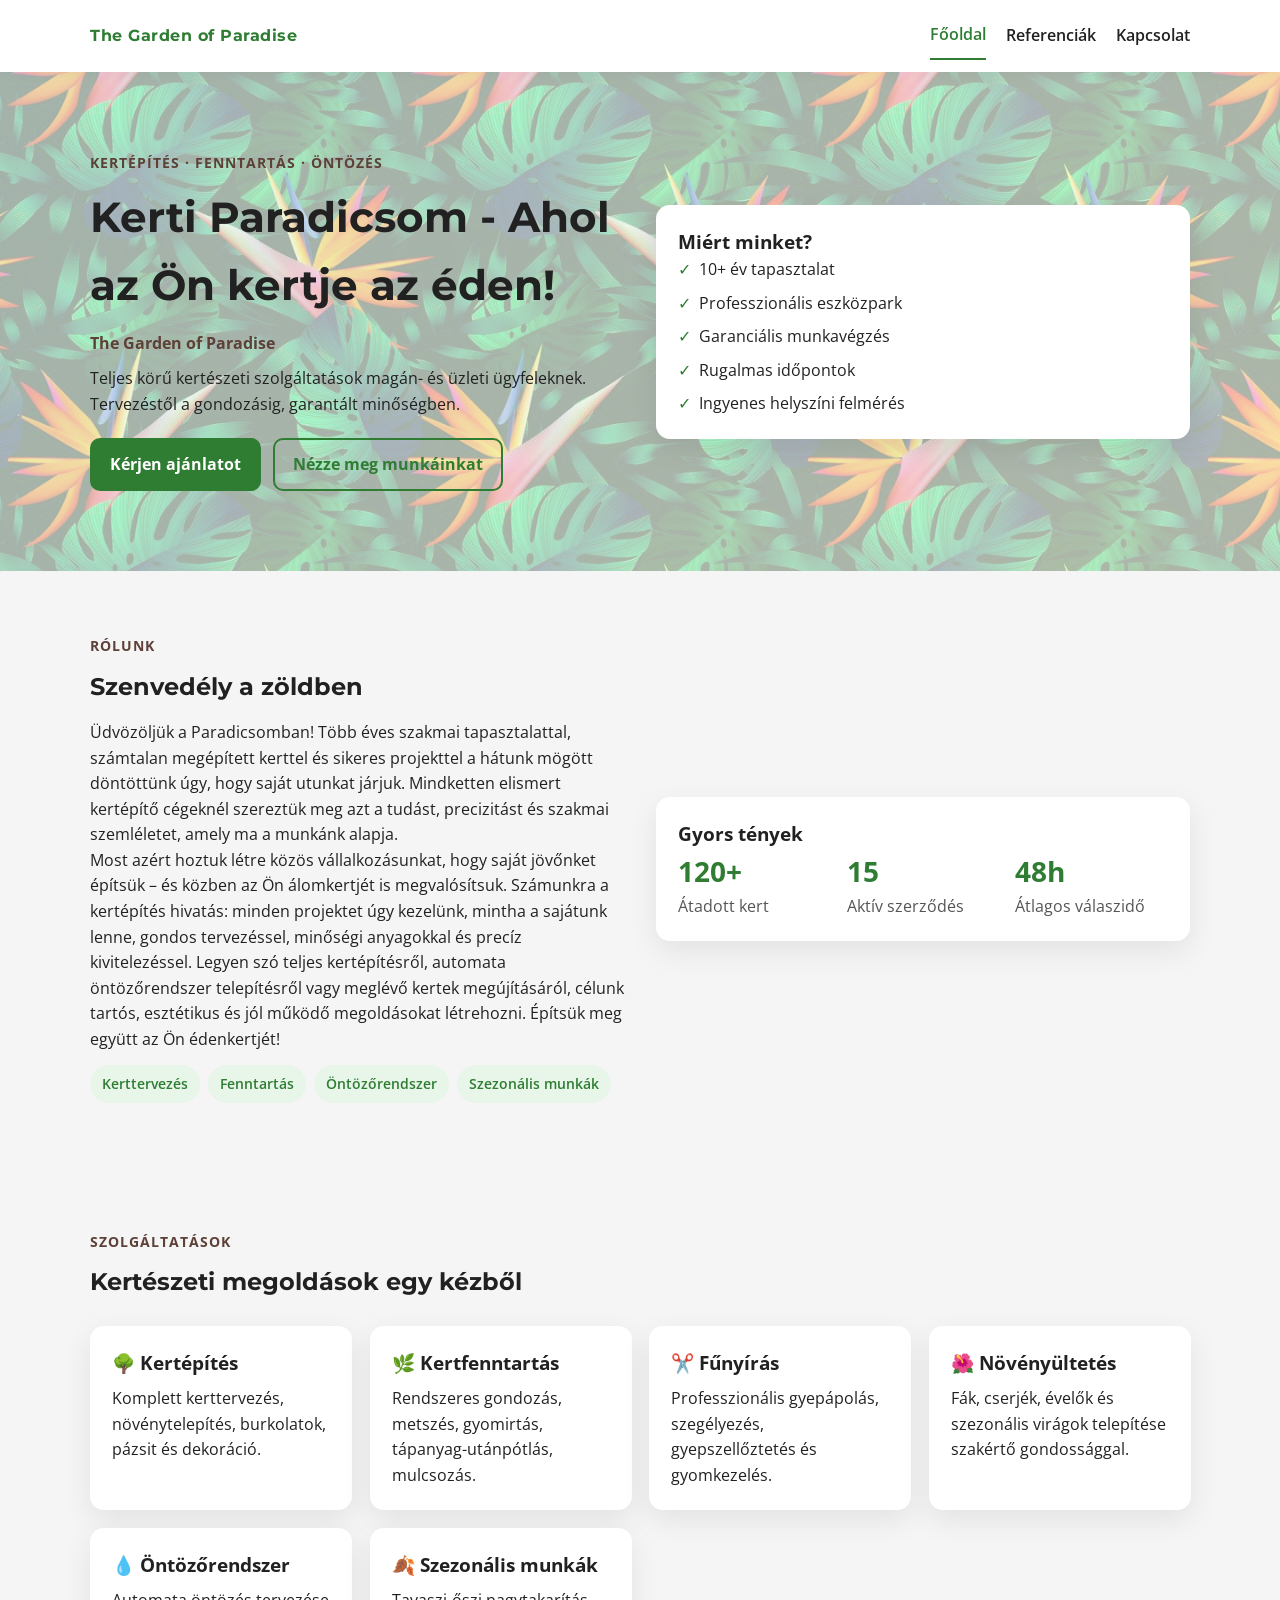
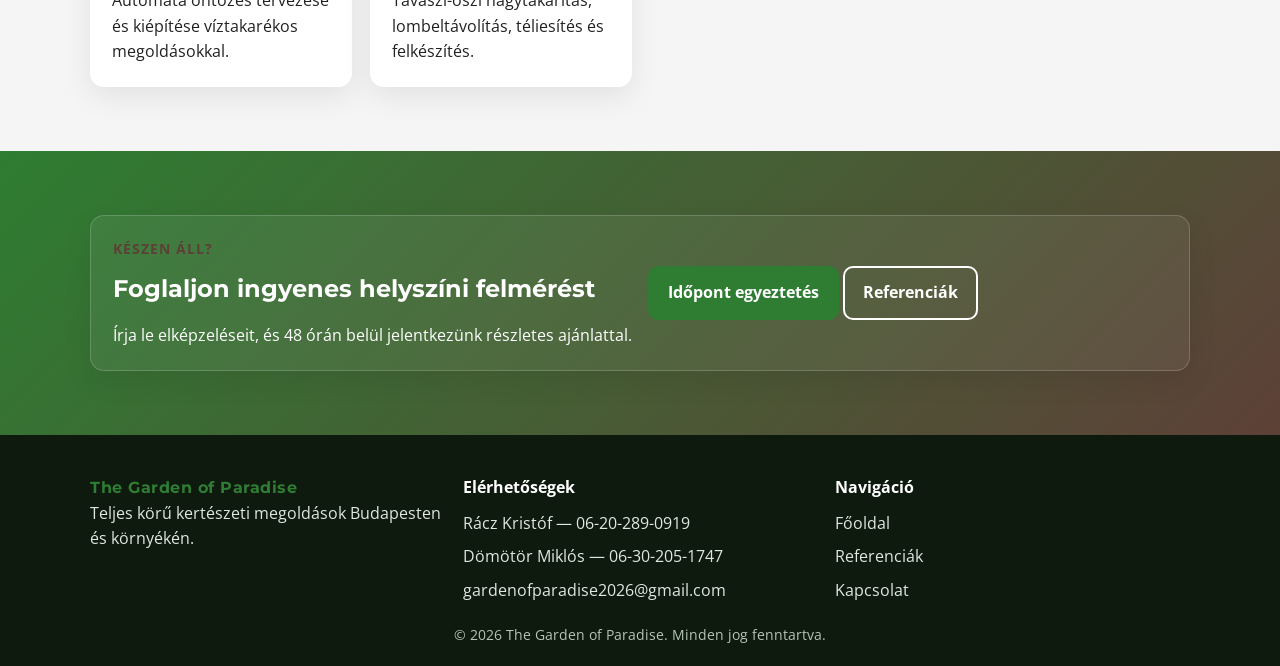
==== index.html @ 365f2cf8 "Init commit." ====
<!DOCTYPE html>
<html lang="hu">
<head>
  <meta charset="UTF-8">
  <meta name="viewport" content="width=device-width, initial-scale=1.0">
  <meta name="description" content="The Garden of Paradise kertészeti vállalkozás - kertépítés, kertfenntartás, öntözőrendszerek és referencia galéria.">
  <title>The Garden of Paradise | Főoldal</title>
  <link rel="preconnect" href="https://fonts.googleapis.com">
  <link rel="preconnect" href="https://fonts.gstatic.com" crossorigin>
  <link href="https://fonts.googleapis.com/css2?family=Montserrat:wght@600;700&family=Open+Sans:wght@400;500;600&display=swap" rel="stylesheet">
  <link rel="icon" type="image/svg+xml" href="images/favicon.svg">
  <link rel="stylesheet" href="css/style.css">
</head>
<body>
  <header class="topbar">
    <div class="container nav-container">
      <div class="logo">The Garden of Paradise</div>
      <nav class="nav" id="nav">
        <a href="index.html" class="active">Főoldal</a>
        <a href="referenciak.html">Referenciák</a>
        <a href="kapcsolat.html">Kapcsolat</a>
      </nav>
      <button class="nav-toggle" id="navToggle" aria-label="Menü">
        <span></span><span></span><span></span>
      </button>
    </div>
  </header>

  <main>
    <section class="hero">
      <div class="container hero-grid">
        <div class="hero-text">
          <p class="eyebrow">Kertépítés · Fenntartás · Öntözés</p>
          <h1>Kerti Paradicsom - Ahol az Ön kertje az éden!</h1>
          <p class="sub-slogan">The Garden of Paradise</p>
          <p class="lede">Teljes körű kertészeti szolgáltatások magán- és üzleti ügyfeleknek. Tervezéstől a gondozásig, garantált minőségben.</p>
          <div class="hero-actions">
            <a class="btn primary" href="kapcsolat.html">Kérjen ajánlatot</a>
            <a class="btn ghost" href="referenciak.html">Nézze meg munkáinkat</a>
          </div>
        </div>
        <div class="hero-card">
          <div class="card">
            <h3>Miért minket?</h3>
            <ul class="checklist">
              <li>10+ év tapasztalat</li>
              <li>Professzionális eszközpark</li>
              <li>Garanciális munkavégzés</li>
              <li>Rugalmas időpontok</li>
              <li>Ingyenes helyszíni felmérés</li>
            </ul>
          </div>
        </div>
      </div>
    </section>

    <section class="about section">
      <div class="container split">
        <div>
          <p class="eyebrow">Rólunk</p>
          <h2>Szenvedély a zöldben</h2>
          <p>Üdvözöljük a Paradicsomban! Több éves szakmai tapasztalattal, számtalan megépített kerttel és sikeres projekttel a hátunk mögött döntöttünk úgy, hogy saját utunkat járjuk. Mindketten elismert kertépítő cégeknél szereztük meg azt a tudást, precizitást és szakmai szemléletet, amely ma a munkánk alapja.</p>
          <p>Most azért hoztuk létre közös vállalkozásunkat, hogy saját jövőnket építsük – és közben az Ön álomkertjét is megvalósítsuk. Számunkra a kertépítés hivatás: minden projektet úgy kezelünk, mintha a sajátunk lenne, gondos tervezéssel, minőségi anyagokkal és precíz kivitelezéssel. Legyen szó teljes kertépítésről, automata öntözőrendszer telepítésről vagy meglévő kertek megújításáról, célunk tartós, esztétikus és jól működő megoldásokat létrehozni. Építsük meg együtt az Ön édenkertjét!</p>
          <div class="pill-group">
            <span class="pill">Kerttervezés</span>
            <span class="pill">Fenntartás</span>
            <span class="pill">Öntözőrendszer</span>
            <span class="pill">Szezonális munkák</span>
          </div>
        </div>
        <div class="about-card card">
          <h3>Gyors tények</h3>
          <div class="facts">
            <div>
              <div class="fact-number">120+</div>
              <div class="fact-label">Átadott kert</div>
            </div>
            <div>
              <div class="fact-number">15</div>
              <div class="fact-label">Aktív szerződés</div>
            </div>
            <div>
              <div class="fact-number">48h</div>
              <div class="fact-label">Átlagos válaszidő</div>
            </div>
          </div>
        </div>
      </div>
    </section>

    <section class="services section" id="services">
      <div class="container">
        <p class="eyebrow">Szolgáltatások</p>
        <h2>Kertészeti megoldások egy kézből</h2>
        <div class="service-grid">
          <div class="service-card card">
            <h3>🌳 Kertépítés</h3>
            <p>Komplett kerttervezés, növénytelepítés, burkolatok, pázsit és dekoráció.</p>
          </div>
          <div class="service-card card">
            <h3>🌿 Kertfenntartás</h3>
            <p>Rendszeres gondozás, metszés, gyomirtás, tápanyag-utánpótlás, mulcsozás.</p>
          </div>
          <div class="service-card card">
            <h3>✂️ Fűnyírás</h3>
            <p>Professzionális gyepápolás, szegélyezés, gyepszellőztetés és gyomkezelés.</p>
          </div>
          <div class="service-card card">
            <h3>🌺 Növényültetés</h3>
            <p>Fák, cserjék, évelők és szezonális virágok telepítése szakértő gondossággal.</p>
          </div>
          <div class="service-card card">
            <h3>💧 Öntözőrendszer</h3>
            <p>Automata öntözés tervezése és kiépítése víztakarékos megoldásokkal.</p>
          </div>
          <div class="service-card card">
            <h3>🍂 Szezonális munkák</h3>
            <p>Tavaszi-őszi nagytakarítás, lombeltávolítás, téliesítés és felkészítés.</p>
          </div>
        </div>
      </div>
    </section>

    <section class="cta section">
      <div class="container cta-box card">
        <div>
          <p class="eyebrow">Készen áll?</p>
          <h2>Foglaljon ingyenes helyszíni felmérést</h2>
          <p>Írja le elképzeléseit, és 48 órán belül jelentkezünk részletes ajánlattal.</p>
        </div>
        <div class="cta-actions">
          <a class="btn primary" href="kapcsolat.html">Időpont egyeztetés</a>
          <a class="btn ghost" href="referenciak.html">Referenciák</a>
        </div>
      </div>
    </section>
  </main>

  <button class="back-to-top" id="backToTop" aria-label="Vissza a tetejére">↑</button>

  <footer class="footer">
    <div class="container footer-grid">
      <div>
        <div class="logo">The Garden of Paradise</div>
        <p>Teljes körű kertészeti megoldások Budapesten és környékén.</p>
      </div>
      <div>
        <h4>Elérhetőségek</h4>
        <ul class="footer-list">
          <li>Rácz Kristóf — <a href="tel:+36202890919">06-20-289-0919</a></li>
          <li>Dömötör Miklós — <a href="tel:+36302051747">06-30-205-1747</a></li>
          <li><a href="mailto:gardenofparadise2026@gmail.com">gardenofparadise2026@gmail.com</a></li>
        </ul>
      </div>
      <div>
        <h4>Navigáció</h4>
        <ul class="footer-list">
          <li><a href="index.html">Főoldal</a></li>
          <li><a href="referenciak.html">Referenciák</a></li>
          <li><a href="kapcsolat.html">Kapcsolat</a></li>
        </ul>
      </div>
    </div>
    <div class="footer-bottom">© 2026 The Garden of Paradise. Minden jog fenntartva.</div>
  </footer>
  <script src="js/main.js"></script>
</body>
</html>
---- css/style.css ----
:root {
  --green-primary: #2e7d32;
  --green-secondary: #81c784;
  --brown: #5d4037;
  --bg: #f5f5f5;
  --white: #ffffff;
  --text: #212121;
  --shadow: 0 10px 30px rgba(0, 0, 0, 0.08);
}

* {
  box-sizing: border-box;
  margin: 0;
  padding: 0;
}

html {
  scroll-behavior: smooth;
}

body {
  font-family: "Open Sans", Arial, sans-serif;
  color: var(--text);
  background: var(--bg);
  line-height: 1.6;
  min-height: 100vh;
  -webkit-font-smoothing: antialiased;
  -moz-osx-font-smoothing: grayscale;
  text-rendering: optimizeLegibility;
}

a {
  color: var(--green-primary);
  text-decoration: none;
}

a:hover {
  color: var(--brown);
}

img {
  max-width: 100%;
  display: block;
}

.container {
  width: min(1100px, 92vw);
  margin: 0 auto;
}

.section {
  padding: 64px 0;
}

.topbar {
  position: sticky;
  top: 0;
  z-index: 10;
  background: var(--white);
  box-shadow: 0 2px 12px rgba(0, 0, 0, 0.04);
}

.nav-container {
  display: flex;
  align-items: center;
  justify-content: space-between;
  height: 72px;
}

.logo {
  font-family: "Montserrat", Arial, sans-serif;
  font-weight: 700;
  color: var(--green-primary);
  letter-spacing: 0.5px;
}

.nav {
  display: flex;
  gap: 20px;
  align-items: center;
}

.nav a {
  padding: 10px 0;
  font-weight: 600;
  color: var(--text);
}

.nav a.active {
  color: var(--green-primary);
  border-bottom: 2px solid var(--green-primary);
}

.nav-toggle {
  display: none;
  flex-direction: column;
  gap: 5px;
  background: none;
  border: none;
  cursor: pointer;
}

.nav-toggle span {
  width: 24px;
  height: 3px;
  background: var(--text);
  border-radius: 4px;
}

.hero {
  background: 
    linear-gradient(135deg, rgba(232, 245, 233, 0.7), rgba(249, 251, 231, 0.7)),
    url('../images/64033951-stock-vector-tropical-flowers-jungle-leaves-bird-of-paradise-flower-beautiful-seamless-vector-floral-pattern-back.jpg');
  background-size: auto, 400px;
  background-position: center;
  background-attachment: fixed;
  padding: 80px 0;
  position: relative;
  overflow: hidden;
}

.hero-grid {
  display: grid;
  grid-template-columns: repeat(auto-fit, minmax(280px, 1fr));
  gap: 32px;
  align-items: center;
}

.hero-text h1 {
  font-family: "Montserrat", Arial, sans-serif;
  font-size: clamp(28px, 4vw, 42px);
  margin: 10px 0 16px;
}

.sub-slogan {
  font-weight: 700;
  color: var(--brown);
  margin: -4px 0 10px;
}

.lede {
  max-width: 640px;
  margin-bottom: 20px;
}

.eyebrow {
  font-size: 14px;
  letter-spacing: 1px;
  text-transform: uppercase;
  color: var(--brown);
  font-weight: 700;
}

.hero-actions {
  display: flex;
  gap: 12px;
  flex-wrap: wrap;
}

.btn {
  display: inline-block;
  padding: 12px 18px;
  border-radius: 10px;
  font-weight: 700;
  border: 2px solid transparent;
  transition: all 0.2s ease;
}

.btn.primary {
  background: var(--green-primary);
  color: var(--white);
}

.btn.primary:hover {
  background: var(--green-secondary);
}

.btn.ghost {
  background: transparent;
  border-color: var(--green-primary);
  color: var(--green-primary);
}

.btn.ghost:hover {
  background: var(--green-primary);
  color: var(--white);
}

.card {
  background: var(--white);
  border-radius: 14px;
  padding: 22px;
  box-shadow: var(--shadow);
  transition: transform 0.3s ease, box-shadow 0.3s ease;
  will-change: transform;
  backface-visibility: hidden;
  -webkit-backface-visibility: hidden;
}

.card:hover {
  transform: translate3d(0, -4px, 0);
  box-shadow: 0 15px 40px rgba(0, 0, 0, 0.12);
}

.checklist {
  list-style: none;
  display: grid;
  gap: 8px;
  padding-left: 0;
}

.checklist li::before {
  content: "✓";
  color: var(--green-primary);
  margin-right: 8px;
}

.split {
  display: grid;
  grid-template-columns: repeat(auto-fit, minmax(280px, 1fr));
  gap: 32px;
  align-items: center;
}

.pill-group {
  display: flex;
  flex-wrap: wrap;
  gap: 8px;
  margin-top: 12px;
}

.pill {
  padding: 8px 12px;
  border-radius: 999px;
  background: #e8f5e9;
  color: var(--green-primary);
  font-weight: 600;
  font-size: 14px;
}

.facts {
  display: grid;
  grid-template-columns: repeat(auto-fit, minmax(120px, 1fr));
  gap: 16px;
}

.fact-number {
  font-size: 28px;
  font-weight: 700;
  color: var(--green-primary);
}

.fact-label {
  color: #555;
}

.services h2,
.about h2,
.cta h2,
.page-hero h1,
.testimonials h2,
.contact-section h2 {
  margin: 10px 0 14px;
  font-family: "Montserrat", Arial, sans-serif;
}

.service-grid {
  display: grid;
  grid-template-columns: repeat(auto-fit, minmax(240px, 1fr));
  gap: 18px;
  margin-top: 24px;
}

.service-card h3 {
  margin-bottom: 8px;
  transition: color 0.3s ease;
}

.service-card:hover h3 {
  color: var(--green-primary);
}

.cta {
  background: linear-gradient(135deg, #2e7d32, #5d4037);
  color: var(--white);
}

.cta-box {
  display: grid;
  grid-template-columns: repeat(auto-fit, minmax(260px, 1fr));
  gap: 16px;
  align-items: center;
  background: rgba(255, 255, 255, 0.06);
  border: 1px solid rgba(255, 255, 255, 0.18);
  color: var(--white);
}

.cta .btn.ghost {
  border-color: var(--white);
  color: var(--white);
}

.footer {
  background: #0f1a0f;
  color: #dfe8df;
  padding: 40px 0 20px;
}

.footer-grid {
  display: grid;
  grid-template-columns: repeat(auto-fit, minmax(220px, 1fr));
  gap: 18px;
  align-items: start;
}

.footer h4 {
  margin-bottom: 10px;
  color: var(--white);
}

.footer-list {
  list-style: none;
  display: grid;
  gap: 8px;
}

.footer-bottom {
  margin-top: 20px;
  text-align: center;
  font-size: 14px;
  color: #b5c5b5;
}

.page-hero {
  background: 
    linear-gradient(135deg, rgba(232, 245, 233, 0.6), rgba(249, 251, 231, 0.6)),
    url('../images/flowers.jpg');
  background-size: 60%;
  background-position: center;
  background-attachment: fixed;
  position: relative;
  overflow: hidden;
}

.page-hero .eyebrow,
.page-hero h1,
.page-hero .lede {
  text-shadow: 0 2px 4px rgba(255, 255, 255, 0.8);
}

.filter-bar {
  display: flex;
  gap: 10px;
  flex-wrap: wrap;
  margin-bottom: 20px;
}

.filter-btn {
  padding: 10px 14px;
  border-radius: 999px;
  border: 1px solid #cfd8dc;
  background: var(--white);
  cursor: pointer;
  font-weight: 600;
}

.filter-btn.active {
  background: var(--green-primary);
  color: var(--white);
  border-color: var(--green-primary);
}

.gallery-grid {
  display: grid;
  grid-template-columns: repeat(auto-fit, minmax(240px, 1fr));
  gap: 16px;
}

.gallery-item {
  overflow: hidden;
  transition: transform 0.3s ease;
  will-change: transform;
  backface-visibility: hidden;
  -webkit-backface-visibility: hidden;
}

.gallery-item:hover {
  transform: translate3d(0, -2px, 0);
}

.gallery-image {
  position: relative;
  height: 180px;
  background: linear-gradient(135deg, #c8e6c9, #ffe0b2);
  border-radius: 10px;
  display: grid;
  place-items: center;
  color: #2c2c2c;
  font-weight: 700;
  cursor: pointer;
  transition: filter 0.3s ease, opacity 0.3s ease;
  will-change: filter;
  backface-visibility: hidden;
  -webkit-backface-visibility: hidden;
  transform: translateZ(0);
}

.gallery-item:hover .gallery-image {
  filter: brightness(1.05) blur(0px);
}

.gallery-image .badge {
  position: absolute;
  top: 12px;
  left: 12px;
  background: var(--green-primary);
  color: var(--white);
  padding: 7px 12px;
  border-radius: 999px;
  font-size: 13px;
  font-weight: 600;
  line-height: 1;
  -webkit-font-smoothing: antialiased;
  -moz-osx-font-smoothing: grayscale;
  text-rendering: optimizeLegibility;
  backface-visibility: hidden;
  transform: translate3d(0, 0, 0);
  letter-spacing: 0.3px;
}

.gallery-image .overlay {
  position: absolute;
  bottom: 10px;
  left: 50%;
  transform: translate3d(-50%, 0, 0);
  background: rgba(0, 0, 0, 0.55);
  color: var(--white);
  padding: 6px 10px;
  border-radius: 8px;
  font-size: 13px;
  font-weight: 500;
  -webkit-font-smoothing: antialiased;
  -moz-osx-font-smoothing: grayscale;
  backface-visibility: hidden;
}

.gallery-body h3 {
  margin-bottom: 6px;
}

.testimonials {
  background: #f1f8e9;
}

.testimonial-grid {
  display: grid;
  grid-template-columns: repeat(auto-fit, minmax(240px, 1fr));
  gap: 16px;
}

.testimonial .stars {
  color: #f4b400;
  margin-bottom: 8px;
}

.contact-section .card {
  height: 100%;
}

.contact-grid {
  grid-template-columns: repeat(auto-fit, minmax(320px, 1fr));
}

.contact-form {
  display: grid;
  gap: 12px;
}

.contact-form input,
.contact-form select,
.contact-form textarea {
  width: 100%;
  padding: 12px 14px;
  border: 1px solid #cfd8dc;
  border-radius: 10px;
  font-size: 15px;
}

.contact-form button {
  justify-self: start;
}

.checkbox {
  display: flex;
  align-items: center;
  gap: 8px;
  font-size: 14px;
}

.form-note {
  font-size: 13px;
  color: #666;
}

.info-list {
  list-style: none;
  display: grid;
  gap: 10px;
}

.map-placeholder {
  margin-top: 14px;
  padding: 24px;
  background: #e0e0e0;
  border-radius: 10px;
  text-align: center;
  color: #555;
}

.lightbox.hidden {
  display: none;
}

.lightbox {
  position: fixed;
  inset: 0;
  z-index: 50;
}

.lightbox-backdrop {
  position: absolute;
  inset: 0;
  background: rgba(0, 0, 0, 0.55);
}

.lightbox-content {
  position: absolute;
  top: 50%;
  left: 50%;
  transform: translate(-50%, -50%) !important;
  max-width: min(90vw, 700px);
  width: 100%;
  padding: 18px;
}

.lightbox-content:hover {
  transform: translate(-50%, -50%) !important;
  box-shadow: var(--shadow);
}

.lightbox-content img {
  width: 100%;
  border-radius: 10px;
  margin-bottom: 10px;
  background: #f0f0f0;
  min-height: 200px;
  pointer-events: none;
}

.lightbox-close {
  position: absolute;
  top: 12px;
  right: 12px;
  background: rgba(0, 0, 0, 0.5);
  color: white;
  border: none;
  font-size: 22px;
  cursor: pointer;
  border-radius: 50%;
  width: 40px;
  height: 40px;
  display: flex;
  align-items: center;
  justify-content: center;
  transition: background 0.2s;
}

.lightbox-close:hover {
  background: rgba(0, 0, 0, 0.7);
}

.lightbox-nav {
  position: absolute;
  top: 50%;
  transform: translateY(-50%);
  background: rgba(0, 0, 0, 0.5);
  color: white;
  border: none;
  font-size: 24px;
  cursor: pointer;
  padding: 20px 15px;
  transition: background 0.2s;
  z-index: 10;
}

.lightbox-nav:hover {
  background: rgba(0, 0, 0, 0.7);
}

.lightbox-nav.prev {
  left: 10px;
}

.lightbox-nav.next {
  right: 10px;
}

.gallery-swipe-hint {
  text-align: center;
  color: #666;
  font-size: 14px;
  margin-top: 8px;
  opacity: 0.7;
}

/* Breadcrumb Navigation */
.breadcrumb {
  padding: 16px 0;
  background: var(--white);
  border-bottom: 1px solid #e0e0e0;
}

.breadcrumb-list {
  list-style: none;
  display: flex;
  flex-wrap: wrap;
  gap: 8px;
  align-items: center;
  font-size: 14px;
}

.breadcrumb-list li {
  display: flex;
  align-items: center;
  gap: 8px;
}

.breadcrumb-list li:not(:last-child)::after {
  content: "›";
  color: #999;
}

.breadcrumb-list a {
  color: var(--text);
  transition: color 0.2s;
}

.breadcrumb-list a:hover {
  color: var(--green-primary);
}

.breadcrumb-list li:last-child {
  color: #666;
}

/* Back to Top Button */
.back-to-top {
  position: fixed;
  bottom: 30px;
  right: 30px;
  width: 50px;
  height: 50px;
  background: var(--green-primary);
  color: var(--white);
  border: none;
  border-radius: 50%;
  font-size: 24px;
  cursor: pointer;
  box-shadow: var(--shadow);
  opacity: 0;
  visibility: hidden;
  transition: opacity 0.3s, visibility 0.3s, transform 0.3s, background 0.3s;
  z-index: 100;
  display: flex;
  align-items: center;
  justify-content: center;
}

.back-to-top.visible {
  opacity: 1;
  visibility: visible;
}

.back-to-top:hover {
  background: var(--green-secondary);
  transform: translateY(-4px);
}

.back-to-top:active {
  transform: translateY(-2px);
}

/* Before/After Slider */
.before-after-slider {
  position: relative;
  width: 100%;
  height: 400px;
  overflow: hidden;
  border-radius: 10px;
  cursor: col-resize;
  user-select: none;
}

.before-after-slider img {
  position: absolute;
  top: 0;
  left: 0;
  width: 100%;
  height: 100%;
  object-fit: cover;
  pointer-events: none;
}

.before-after-slider .after-image {
  clip-path: inset(0 50% 0 0);
}

.slider-handle {
  position: absolute;
  top: 0;
  left: 50%;
  width: 4px;
  height: 100%;
  background: var(--white);
  transform: translateX(-50%);
  cursor: col-resize;
  z-index: 10;
}

.slider-handle::before {
  content: "◄►";
  position: absolute;
  top: 50%;
  left: 50%;
  transform: translate(-50%, -50%);
  background: var(--green-primary);
  color: var(--white);
  padding: 12px 8px;
  border-radius: 50%;
  font-size: 14px;
  box-shadow: 0 2px 10px rgba(0, 0, 0, 0.3);
  letter-spacing: -2px;
}

.before-after-labels {
  position: absolute;
  top: 20px;
  left: 0;
  right: 0;
  display: flex;
  justify-content: space-between;
  padding: 0 20px;
  pointer-events: none;
  z-index: 5;
}

.before-after-labels span {
  background: rgba(0, 0, 0, 0.6);
  color: var(--white);
  padding: 8px 14px;
  border-radius: 20px;
  font-weight: 600;
  font-size: 14px;
}

/* Lazy Loading Images */
img[loading="lazy"] {
  opacity: 0;
  transition: opacity 0.3s ease-in;
}

img[loading="lazy"].loaded {
  opacity: 1;
}

.lazy-placeholder {
  background: linear-gradient(90deg, #f0f0f0 25%, #e0e0e0 50%, #f0f0f0 75%);
  background-size: 200% 100%;
  animation: loading 1.5s infinite;
}

@keyframes loading {
  0% { background-position: 200% 0; }
  100% { background-position: -200% 0; }
}

@media (min-width: 821px) {
  .gallery-swipe-hint {
    display: none;
  }
}

.footer a {
  color: #dfe8df;
}

.footer a:hover {
  color: var(--green-secondary);
}

@media (max-width: 820px) {
  .nav {
    position: fixed;
    top: 72px;
    right: 0;
    background: var(--white);
    flex-direction: column;
    align-items: flex-start;
    width: 280px;
    max-width: 85vw;
    padding: 20px;
    box-shadow: var(--shadow);
    transform: translateX(100%);
    transition: transform 0.3s ease-in-out;
    height: calc(100vh - 72px);
    overflow-y: auto;
  }

  .nav.open {
    transform: translateX(0);
    display: flex;
  }

  .nav a {
    width: 100%;
    padding: 16px 12px;
    font-size: 16px;
    border-radius: 8px;
    transition: background 0.2s;
  }

  .nav a:hover,
  .nav a:active {
    background: #f0f0f0;
  }

  .nav-toggle {
    display: flex;
    padding: 12px;
    min-width: 48px;
    min-height: 48px;
    align-items: center;
    justify-content: center;
  }

  .nav-toggle.active span:nth-child(1) {
    transform: rotate(45deg) translate(6px, 6px);
  }

  .nav-toggle.active span:nth-child(2) {
    opacity: 0;
  }

  .nav-toggle.active span:nth-child(3) {
    transform: rotate(-45deg) translate(6px, -6px);
  }

  .nav-toggle span {
    transition: all 0.3s ease;
  }
}

@media (max-width: 600px) {
  .hero {
    padding: 60px 0;
  }

  .section {
    padding: 48px 0;
  }

  /* Better touch targets */
  .btn {
    padding: 16px 24px;
    font-size: 16px;
    min-height: 48px;
  }

  .filter-btn {
    padding: 12px 18px;
    font-size: 15px;
    min-height: 44px;
  }

  .contact-form input,
  .contact-form select,
  .contact-form textarea {
    padding: 16px;
    font-size: 16px;
    min-height: 48px;
  }

  .contact-form button {
    width: 100%;
  }

  .lightbox-close {
    font-size: 32px;
    padding: 12px;
    min-width: 48px;
    min-height: 48px;
  }

  /* Mobile adjustments for new features */
  .back-to-top {
    bottom: 20px;
    right: 20px;
    width: 48px;
    height: 48px;
    font-size: 20px;
  }

  .before-after-slider {
    height: 300px;
  }

  .before-after-labels {
    padding: 0 12px;
  }

  .before-after-labels span {
    font-size: 12px;
    padding: 6px 10px;
  }

  .breadcrumb {
    font-size: 13px;
  }

  /* Disable parallax on mobile for better performance */
  .hero,
  .page-hero {
    background-attachment: scroll !important;
  }
}
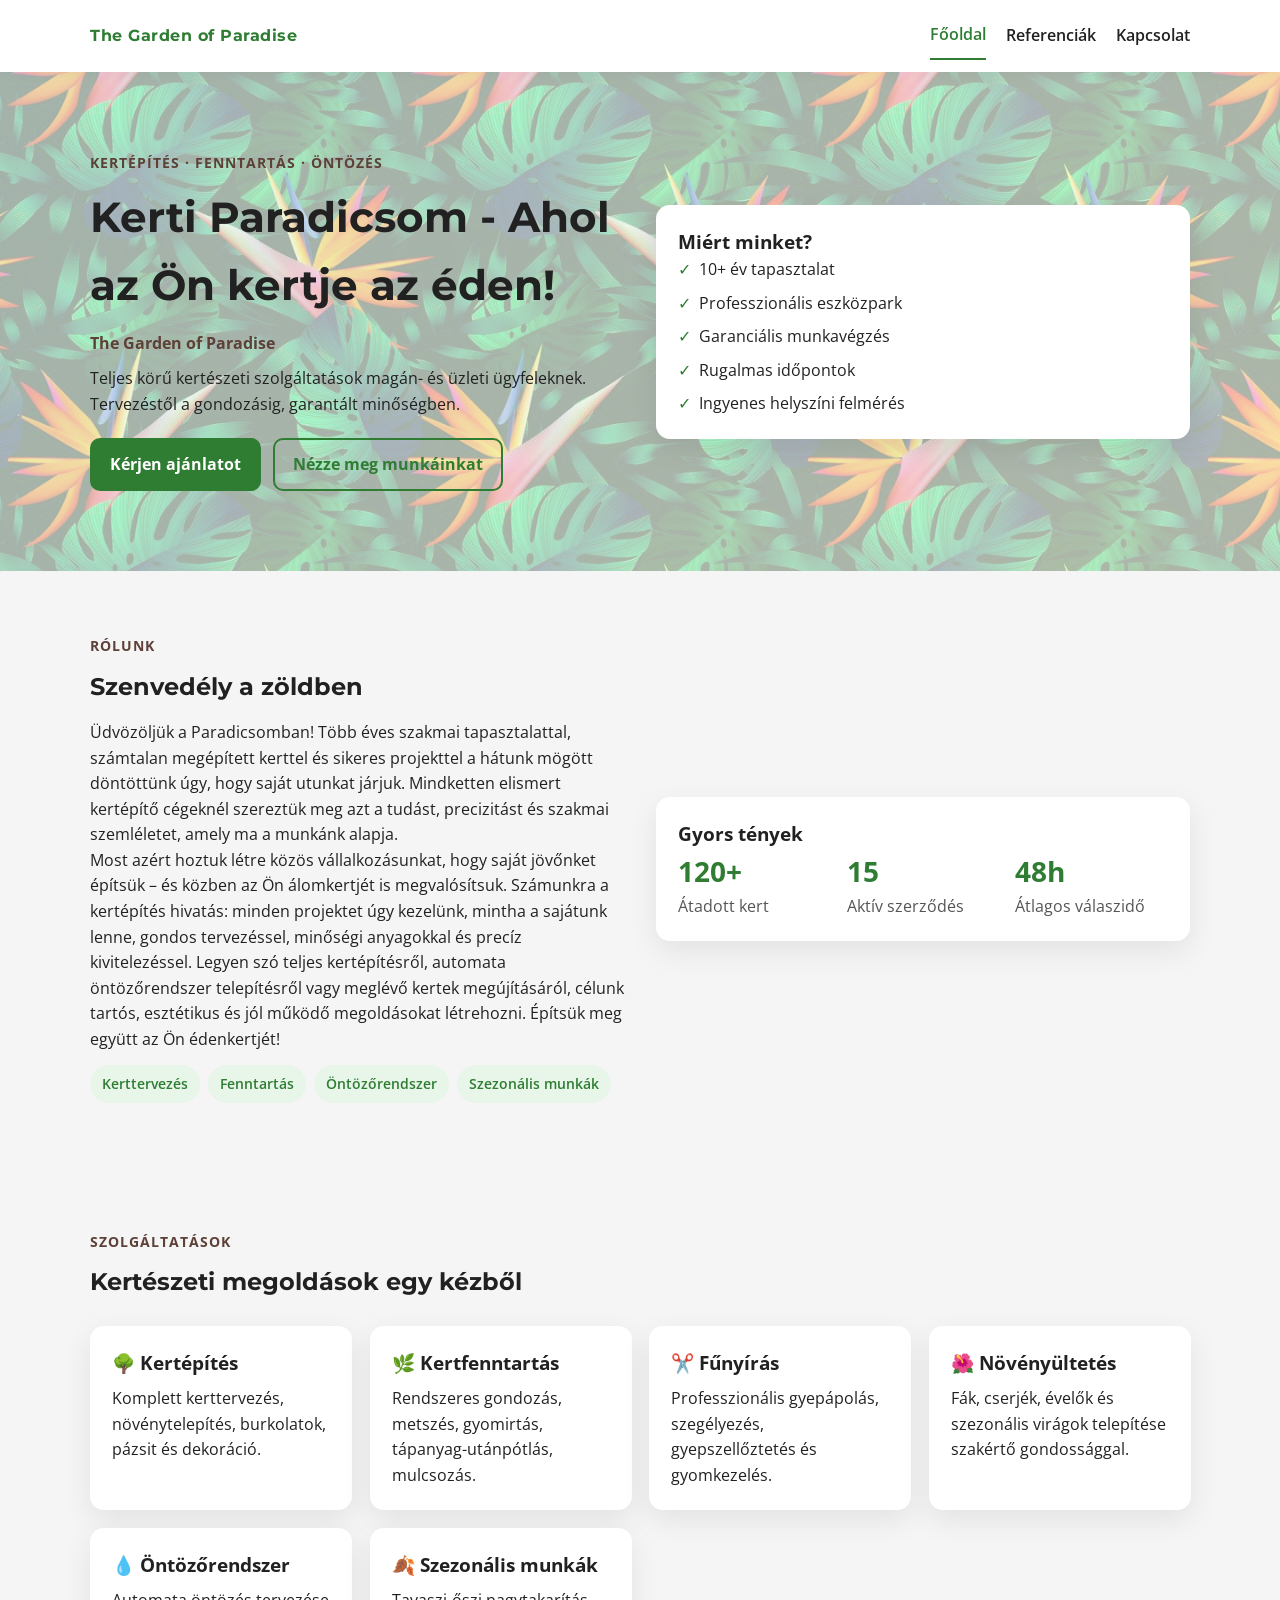
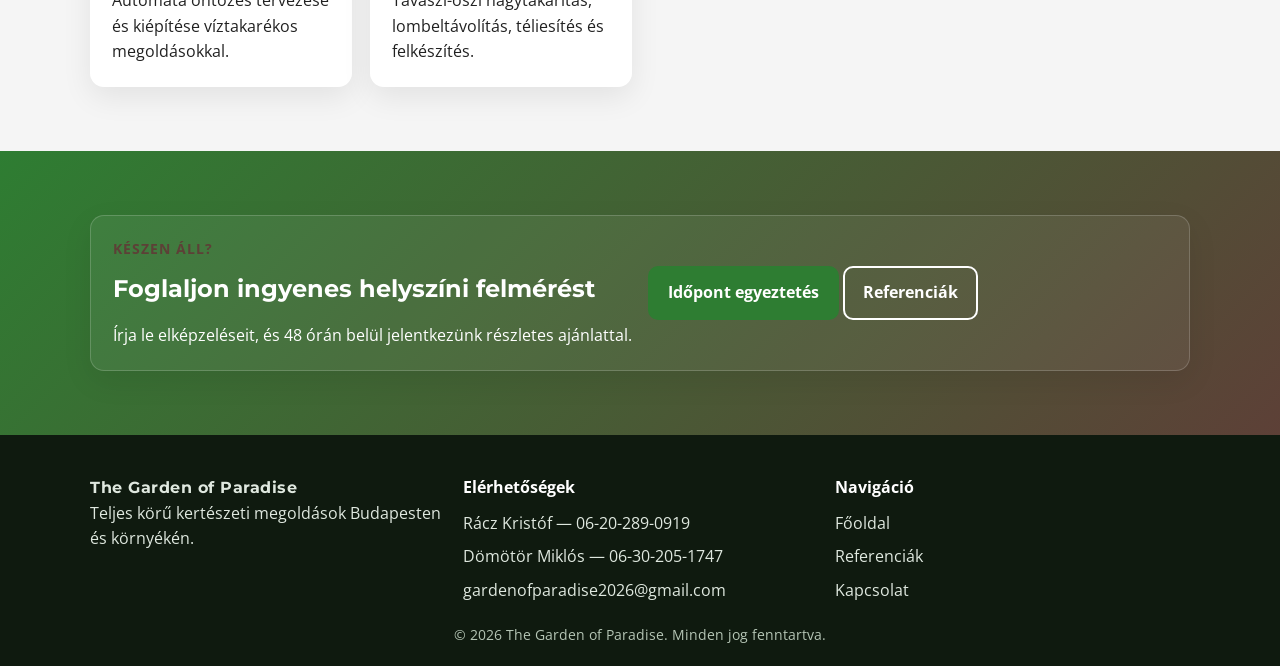
==== commit 4027b4d4: "Logo navigates back to the main page. Referenciak cover picture added as full cover." ====
--- a/index.html
+++ b/index.html
@@ -14,7 +14,7 @@
 <body>
   <header class="topbar">
     <div class="container nav-container">
-      <div class="logo">The Garden of Paradise</div>
+      <a href="index.html" class="logo">The Garden of Paradise</a>
       <nav class="nav" id="nav">
         <a href="index.html" class="active">Főoldal</a>
         <a href="referenciak.html">Referenciák</a>
@@ -141,7 +141,7 @@
   <footer class="footer">
     <div class="container footer-grid">
       <div>
-        <div class="logo">The Garden of Paradise</div>
+        <a href="index.html" class="logo">The Garden of Paradise</a>
         <p>Teljes körű kertészeti megoldások Budapesten és környékén.</p>
       </div>
       <div>
--- a/css/style.css
+++ b/css/style.css
@@ -72,6 +72,8 @@
   font-weight: 700;
   color: var(--green-primary);
   letter-spacing: 0.5px;
+  text-decoration: none;
+  cursor: pointer;
 }
 
 .nav {
@@ -334,8 +336,8 @@
 .page-hero {
   background: 
     linear-gradient(135deg, rgba(232, 245, 233, 0.6), rgba(249, 251, 231, 0.6)),
-    url('../images/flowers.jpg');
-  background-size: 60%;
+    url('../images/flowers2.jpg');
+  background-size: cover;
   background-position: center;
   background-attachment: fixed;
   position: relative;
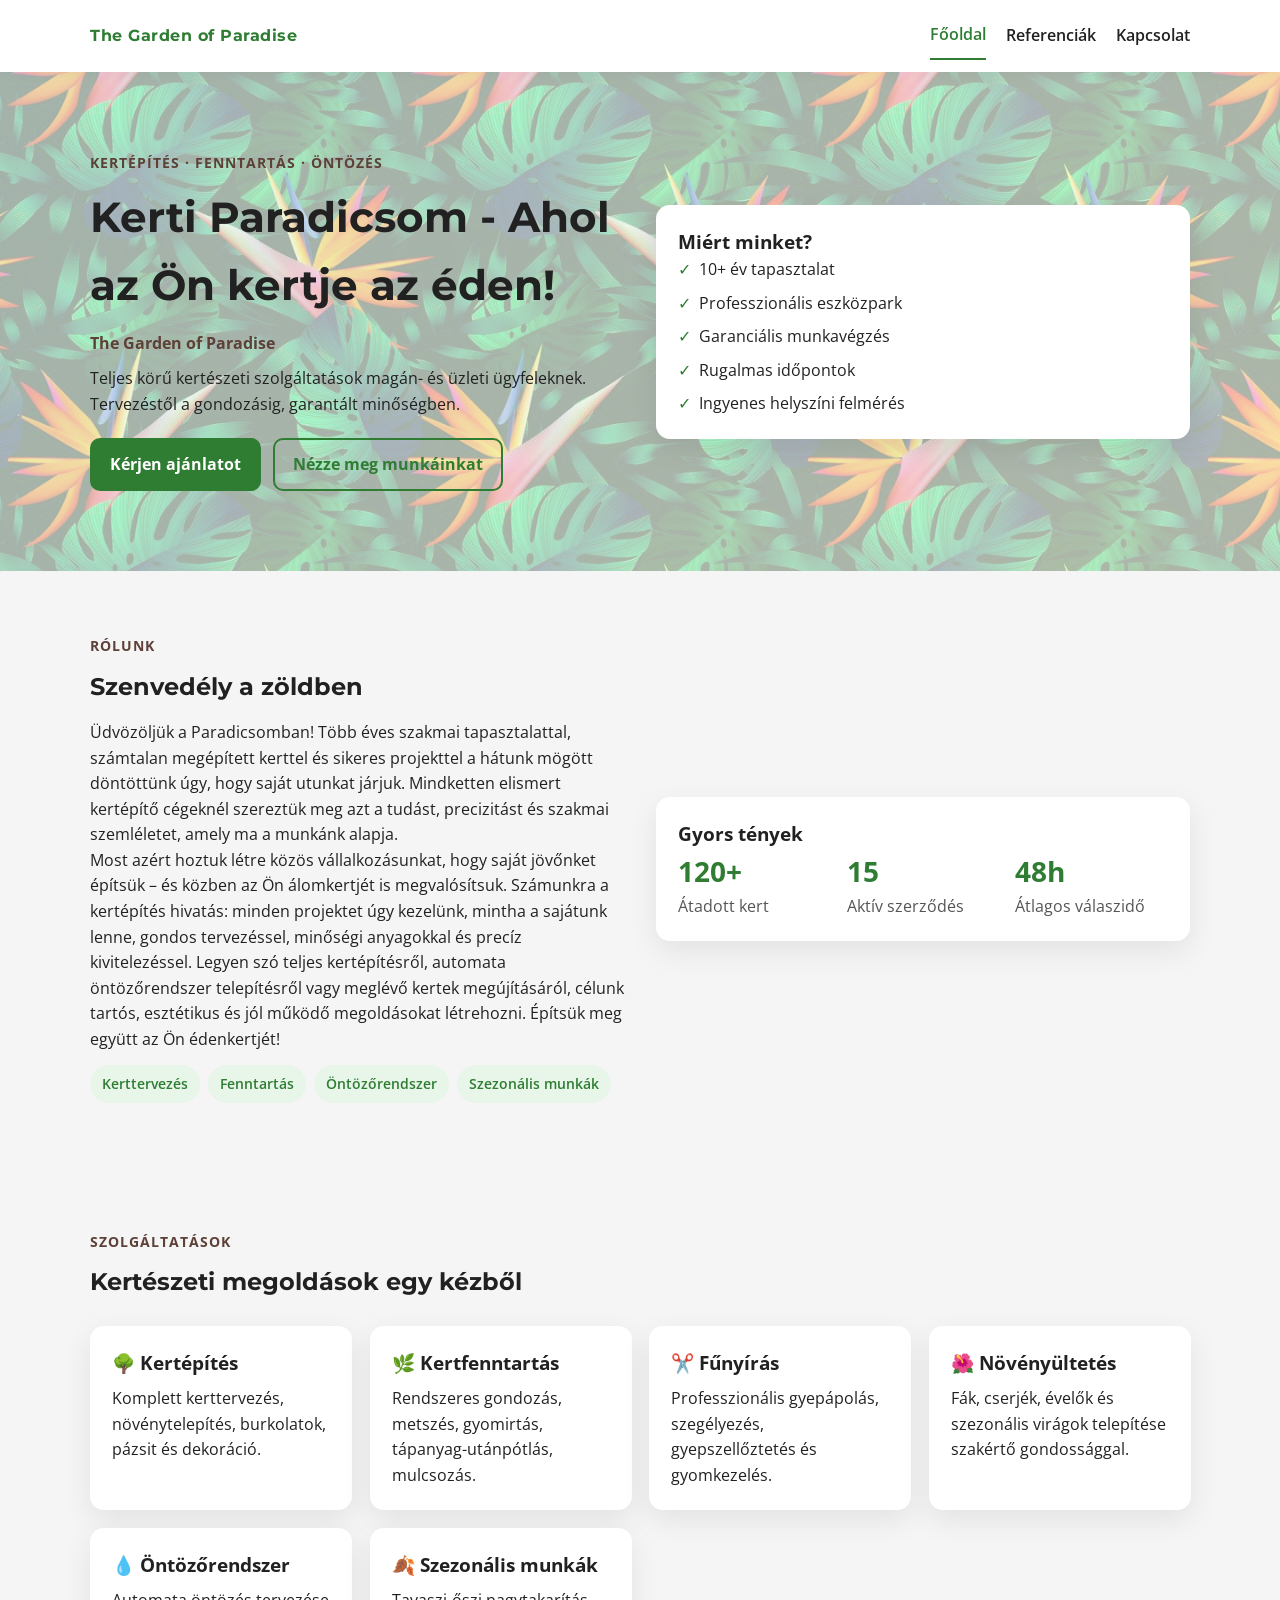
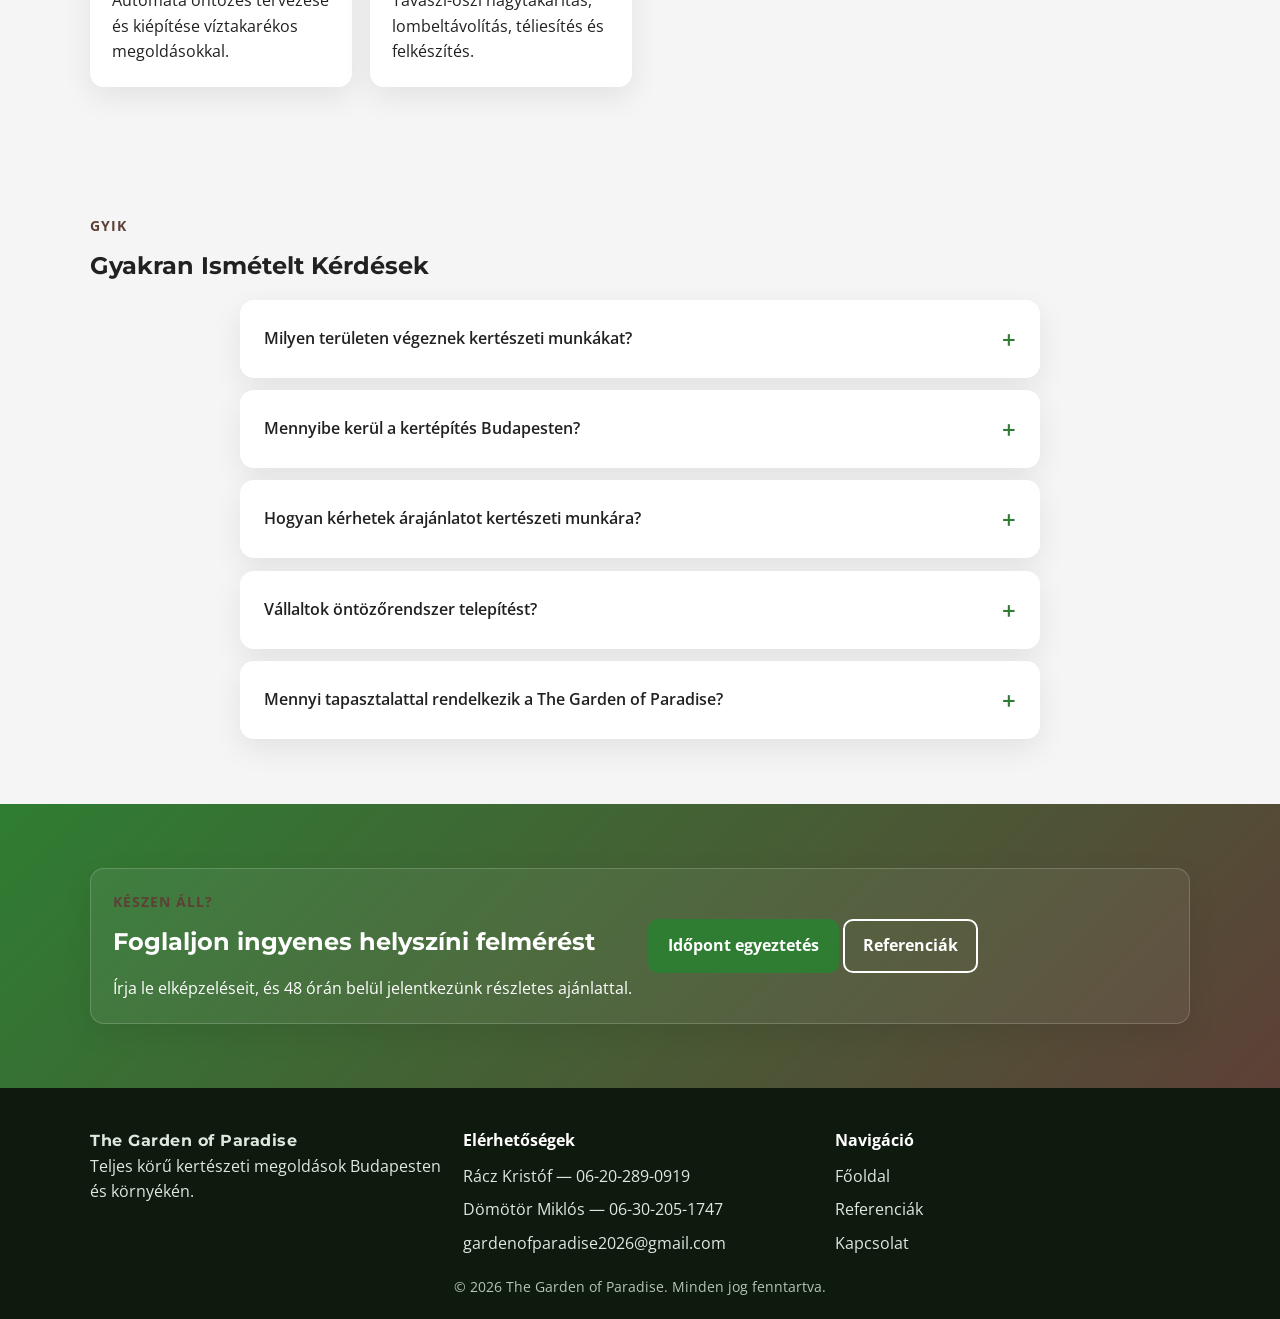
==== commit bf44b10d: "SEO added. FAQ added." ====
--- a/index.html
+++ b/index.html
@@ -3,8 +3,124 @@
 <head>
   <meta charset="UTF-8">
   <meta name="viewport" content="width=device-width, initial-scale=1.0">
-  <meta name="description" content="The Garden of Paradise kertészeti vállalkozás - kertépítés, kertfenntartás, öntözőrendszerek és referencia galéria.">
-  <title>The Garden of Paradise | Főoldal</title>
+  <meta name="description" content="Professzionális kertépítés, kertfenntartás és öntözőrendszer telepítés Budapesten és 40 km körzetében. 10+ év tapasztalat, ingyenes helyszíni felmérés. Kérjen árajánlatot!">
+  <title>Kertépítés Budapest | The Garden of Paradise – Kertészeti Szolgáltatások</title>
+  <link rel="canonical" href="https://thegardenofparadise.hu/">
+
+  <!-- Open Graph -->
+  <meta property="og:type" content="website">
+  <meta property="og:locale" content="hu_HU">
+  <meta property="og:url" content="https://thegardenofparadise.hu/">
+  <meta property="og:site_name" content="The Garden of Paradise">
+  <meta property="og:title" content="Kertépítés Budapest | The Garden of Paradise | Kerti paradicsom">
+  <meta property="og:description" content="Professzionális kertépítés, kertfenntartás és öntözőrendszer telepítés Budapesten és 40 km körzetében. Ingyenes helyszíni felmérés, 10+ év tapasztalat.">
+  <meta property="og:image" content="https://thegardenofparadise.hu/images/og-home.jpg">
+
+  <!-- Twitter Card -->
+  <meta name="twitter:card" content="summary_large_image">
+  <meta name="twitter:title" content="Kertépítés Budapest | The Garden of Paradise">
+  <meta name="twitter:description" content="Professzionális kertépítés, kertfenntartás és öntözőrendszer telepítés Budapesten. Ingyenes helyszíni felmérés.">
+  <meta name="twitter:image" content="https://thegardenofparadise.hu/images/og-home.jpg">
+
+  <!-- Structured Data: LocalBusiness -->
+  <script type="application/ld+json">
+  {
+    "@context": "https://schema.org",
+    "@type": "LandscapeService",
+    "name": "The Garden of Paradise",
+    "description": "Teljes körű kertészeti szolgáltatások Budapesten és 40 km körzetében: kertépítés, kertfenntartás, fűnyírás, növényültetés, öntözőrendszer telepítés és szezonális munkák.",
+    "url": "https://thegardenofparadise.hu/",
+    "email": "gardenofparadise2026@gmail.com",
+    "telephone": "+36-20-289-0919",
+    "areaServed": {
+      "@type": "GeoCircle",
+      "geoMidpoint": {
+        "@type": "GeoCoordinates",
+        "latitude": 47.4979,
+        "longitude": 19.0402
+      },
+      "geoRadius": "40000"
+    },
+    "openingHoursSpecification": [
+      {
+        "@type": "OpeningHoursSpecification",
+        "dayOfWeek": ["Monday","Tuesday","Wednesday","Thursday","Friday"],
+        "opens": "08:00",
+        "closes": "17:00"
+      },
+      {
+        "@type": "OpeningHoursSpecification",
+        "dayOfWeek": "Saturday",
+        "opens": "08:00",
+        "closes": "12:00"
+      }
+    ],
+    "hasOfferCatalog": {
+      "@type": "OfferCatalog",
+      "name": "Kertészeti szolgáltatások",
+      "itemListElement": [
+        {"@type": "Offer", "itemOffered": {"@type": "Service", "name": "Kertépítés"}},
+        {"@type": "Offer", "itemOffered": {"@type": "Service", "name": "Kertfenntartás"}},
+        {"@type": "Offer", "itemOffered": {"@type": "Service", "name": "Fűnyírás"}},
+        {"@type": "Offer", "itemOffered": {"@type": "Service", "name": "Növényültetés"}},
+        {"@type": "Offer", "itemOffered": {"@type": "Service", "name": "Öntözőrendszer telepítés"}},
+        {"@type": "Offer", "itemOffered": {"@type": "Service", "name": "Szezonális kertészeti munkák"}}
+      ]
+    },
+    "sameAs": []
+  }
+  </script>
+
+  <!-- Structured Data: FAQ -->
+  <script type="application/ld+json">
+  {
+    "@context": "https://schema.org",
+    "@type": "FAQPage",
+    "mainEntity": [
+      {
+        "@type": "Question",
+        "name": "Milyen területen végeznek kertészeti munkákat?",
+        "acceptedAnswer": {
+          "@type": "Answer",
+          "text": "Budapesten és annak 40 km-es körzetében vállalunk kertépítési és kertfenntartási munkákat magán- és üzleti ügyfelek részére."
+        }
+      },
+      {
+        "@type": "Question",
+        "name": "Mennyibe kerül a kertépítés Budapesten?",
+        "acceptedAnswer": {
+          "@type": "Answer",
+          "text": "A kertépítés ára a kert méretétől, az elvégzendő munkáktól és a felhasznált anyagoktól függ. Ingyenes helyszíni felmérésen személyre szabott árajánlatot készítünk, amelyre 48 órán belül válaszolunk."
+        }
+      },
+      {
+        "@type": "Question",
+        "name": "Hogyan kérhetek árajánlatot kertészeti munkára?",
+        "acceptedAnswer": {
+          "@type": "Answer",
+          "text": "Ajánlatot a kapcsolati oldalunkon keresztül, e-mailben (gardenofparadise2026@gmail.com) vagy telefonon (+36-20-289-0919) kérhet. Ingyenes helyszíni felmérést biztosítunk, és 48 órán belül részletes ajánlattal válaszolunk."
+        }
+      },
+      {
+        "@type": "Question",
+        "name": "Vállaltok öntözőrendszer telepítést?",
+        "acceptedAnswer": {
+          "@type": "Answer",
+          "text": "Igen, automata öntözőrendszer tervezését és kiépítését is vállaljuk, víztakarékos megoldásokkal, mind magánkertek, mind üzleti ingatlanok számára."
+        }
+      },
+      {
+        "@type": "Question",
+        "name": "Mennyi tapasztalattal rendelkezik a The Garden of Paradise?",
+        "acceptedAnswer": {
+          "@type": "Answer",
+          "text": "Csapatunk tagjai elismert kertépítő cégeknél szerzett több éves szakmai tapasztalattal rendelkeznek. Eddig több mint 120 kertet adtunk át elégedett ügyfeleinknek."
+        }
+      }
+    ]
+  }
+  </script>
+
   <link rel="preconnect" href="https://fonts.googleapis.com">
   <link rel="preconnect" href="https://fonts.gstatic.com" crossorigin>
   <link href="https://fonts.googleapis.com/css2?family=Montserrat:wght@600;700&family=Open+Sans:wght@400;500;600&display=swap" rel="stylesheet">
@@ -121,6 +237,35 @@
       </div>
     </section>
 
+    <section class="faq section" id="faq">
+      <div class="container">
+        <p class="eyebrow">GYIK</p>
+        <h2>Gyakran Ismételt Kérdések</h2>
+        <div class="faq-list">
+          <details class="faq-item card">
+            <summary><h3>Milyen területen végeznek kertészeti munkákat?</h3></summary>
+            <p>Budapesten és annak 40 km-es körzetében vállalunk kertépítési és kertfenntartási munkákat magán- és üzleti ügyfelek részére.</p>
+          </details>
+          <details class="faq-item card">
+            <summary><h3>Mennyibe kerül a kertépítés Budapesten?</h3></summary>
+            <p>A kertépítés ára a kert méretétől, az elvégzendő munkáktól és a felhasznált anyagoktól függ. Ingyenes helyszíni felmérésen személyre szabott árajánlatot készítünk, amelyre 48 órán belül válaszolunk.</p>
+          </details>
+          <details class="faq-item card">
+            <summary><h3>Hogyan kérhetek árajánlatot kertészeti munkára?</h3></summary>
+            <p>Ajánlatot a <a href="kapcsolat.html">kapcsolati oldalunkon</a> keresztül, e-mailben (<a href="mailto:gardenofparadise2026@gmail.com">gardenofparadise2026@gmail.com</a>) vagy telefonon (<a href="tel:+36202890919">+36-20-289-0919</a>) kérhet. 48 órán belül reagálunk.</p>
+          </details>
+          <details class="faq-item card">
+            <summary><h3>Vállaltok öntözőrendszer telepítést?</h3></summary>
+            <p>Igen, automata öntözőrendszer tervezését és kiépítését is vállaljuk, víztakarékos megoldásokkal, mind magánkertek, mind üzleti ingatlanok számára.</p>
+          </details>
+          <details class="faq-item card">
+            <summary><h3>Mennyi tapasztalattal rendelkezik a The Garden of Paradise?</h3></summary>
+            <p>Csapatunk tagjai elismert kertépítő cégeknél szerzett több éves szakmai tapasztalattal rendelkeznek. Eddig több mint 120 kertet adtunk át elégedett ügyfeleinknek.</p>
+          </details>
+        </div>
+      </div>
+    </section>
+
     <section class="cta section">
       <div class="container cta-box card">
         <div>
--- a/css/style.css
+++ b/css/style.css
@@ -261,6 +261,7 @@
 .cta h2,
 .page-hero h1,
 .testimonials h2,
+.faq h2,
 .contact-section h2 {
   margin: 10px 0 14px;
   font-family: "Montserrat", Arial, sans-serif;
@@ -655,7 +656,59 @@
   color: #666;
 }
 
-/* Back to Top Button */
+/* FAQ Section */
+.faq-list {
+  display: flex;
+  flex-direction: column;
+  gap: 12px;
+  max-width: 800px;
+  margin: 0 auto;
+}
+
+.faq-item {
+  padding: 20px 24px;
+}
+
+.faq-item summary {
+  cursor: pointer;
+  list-style: none;
+  display: flex;
+  justify-content: space-between;
+  align-items: center;
+  gap: 12px;
+}
+
+.faq-item summary::-webkit-details-marker {
+  display: none;
+}
+
+.faq-item summary::after {
+  content: '+';
+  font-size: 1.5rem;
+  font-weight: 600;
+  color: var(--green-primary);
+  flex-shrink: 0;
+  transition: transform 0.2s ease;
+}
+
+.faq-item[open] summary::after {
+  transform: rotate(45deg);
+}
+
+.faq-item summary h3 {
+  font-size: 1rem;
+  font-weight: 600;
+  margin: 0;
+  color: var(--text-dark);
+}
+
+.faq-item p {
+  margin: 12px 0 0;
+  color: #555;
+  line-height: 1.7;
+}
+
+
 .back-to-top {
   position: fixed;
   bottom: 30px;
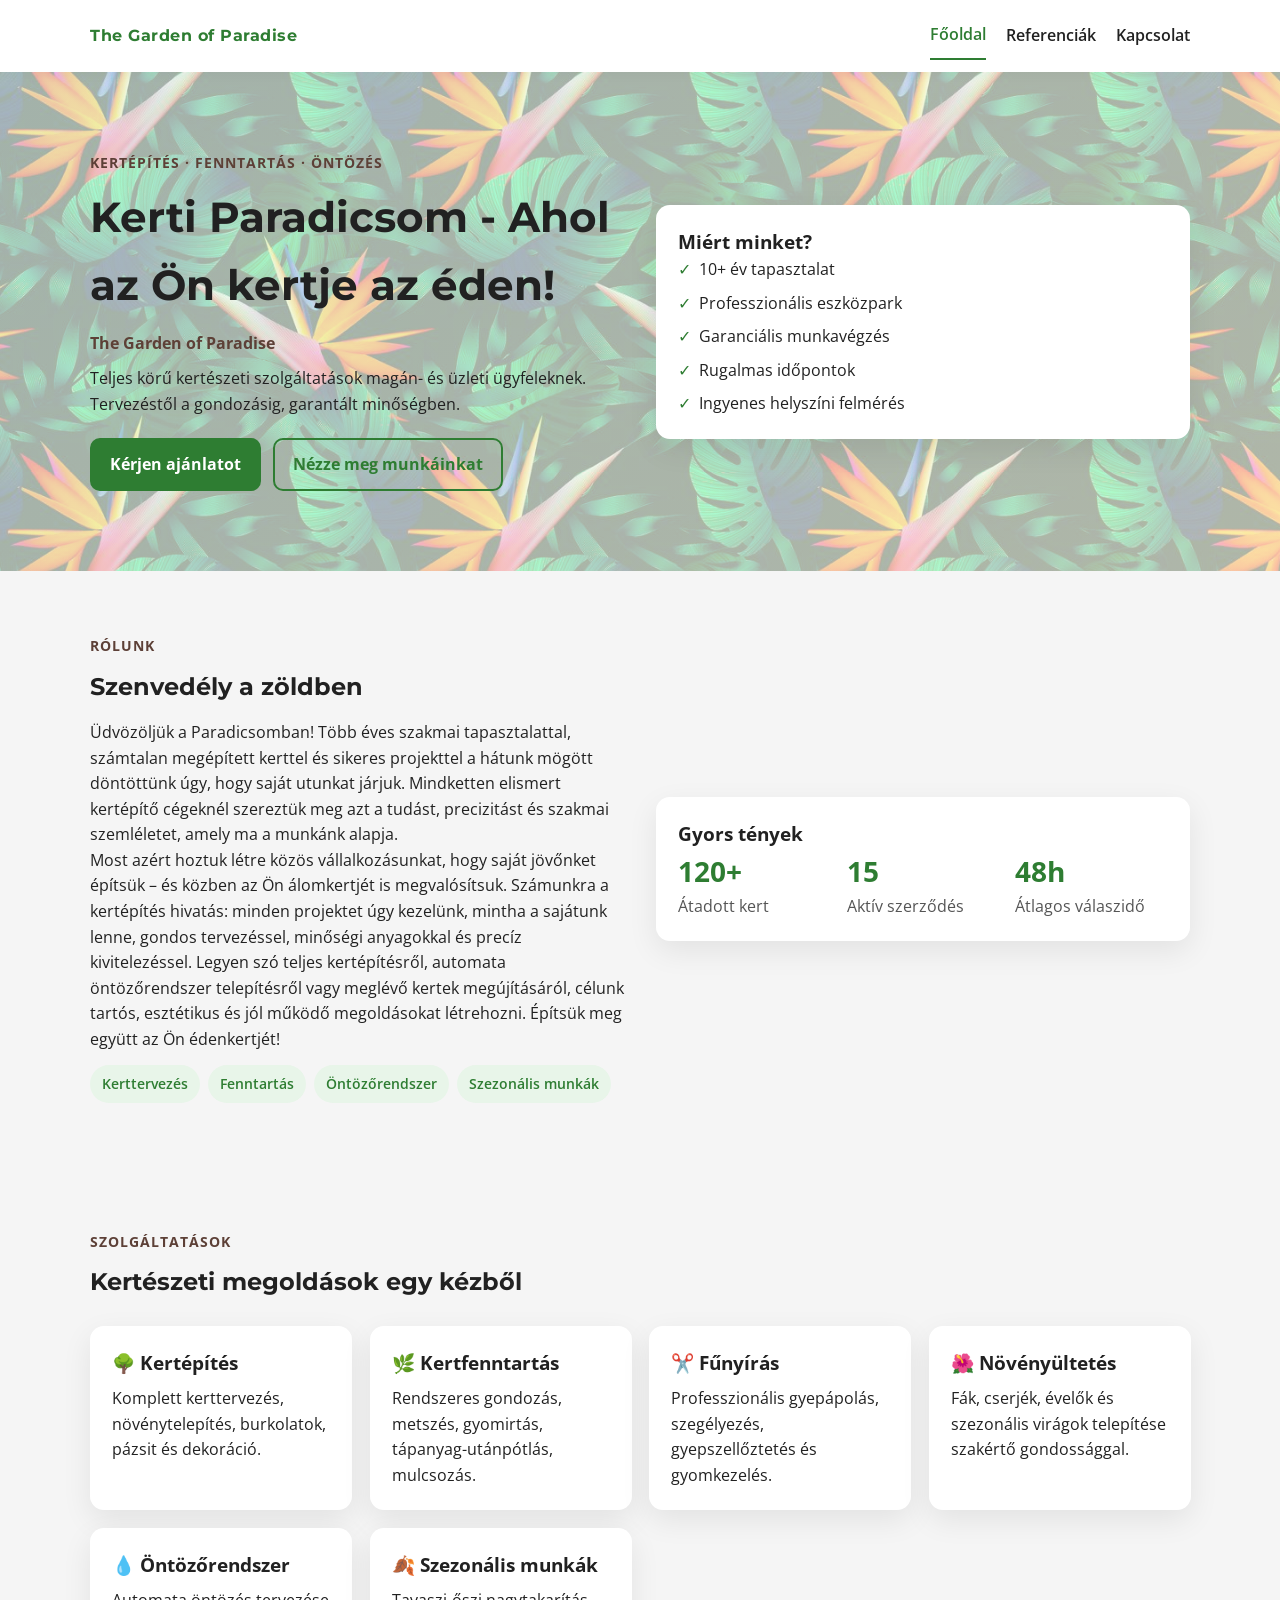
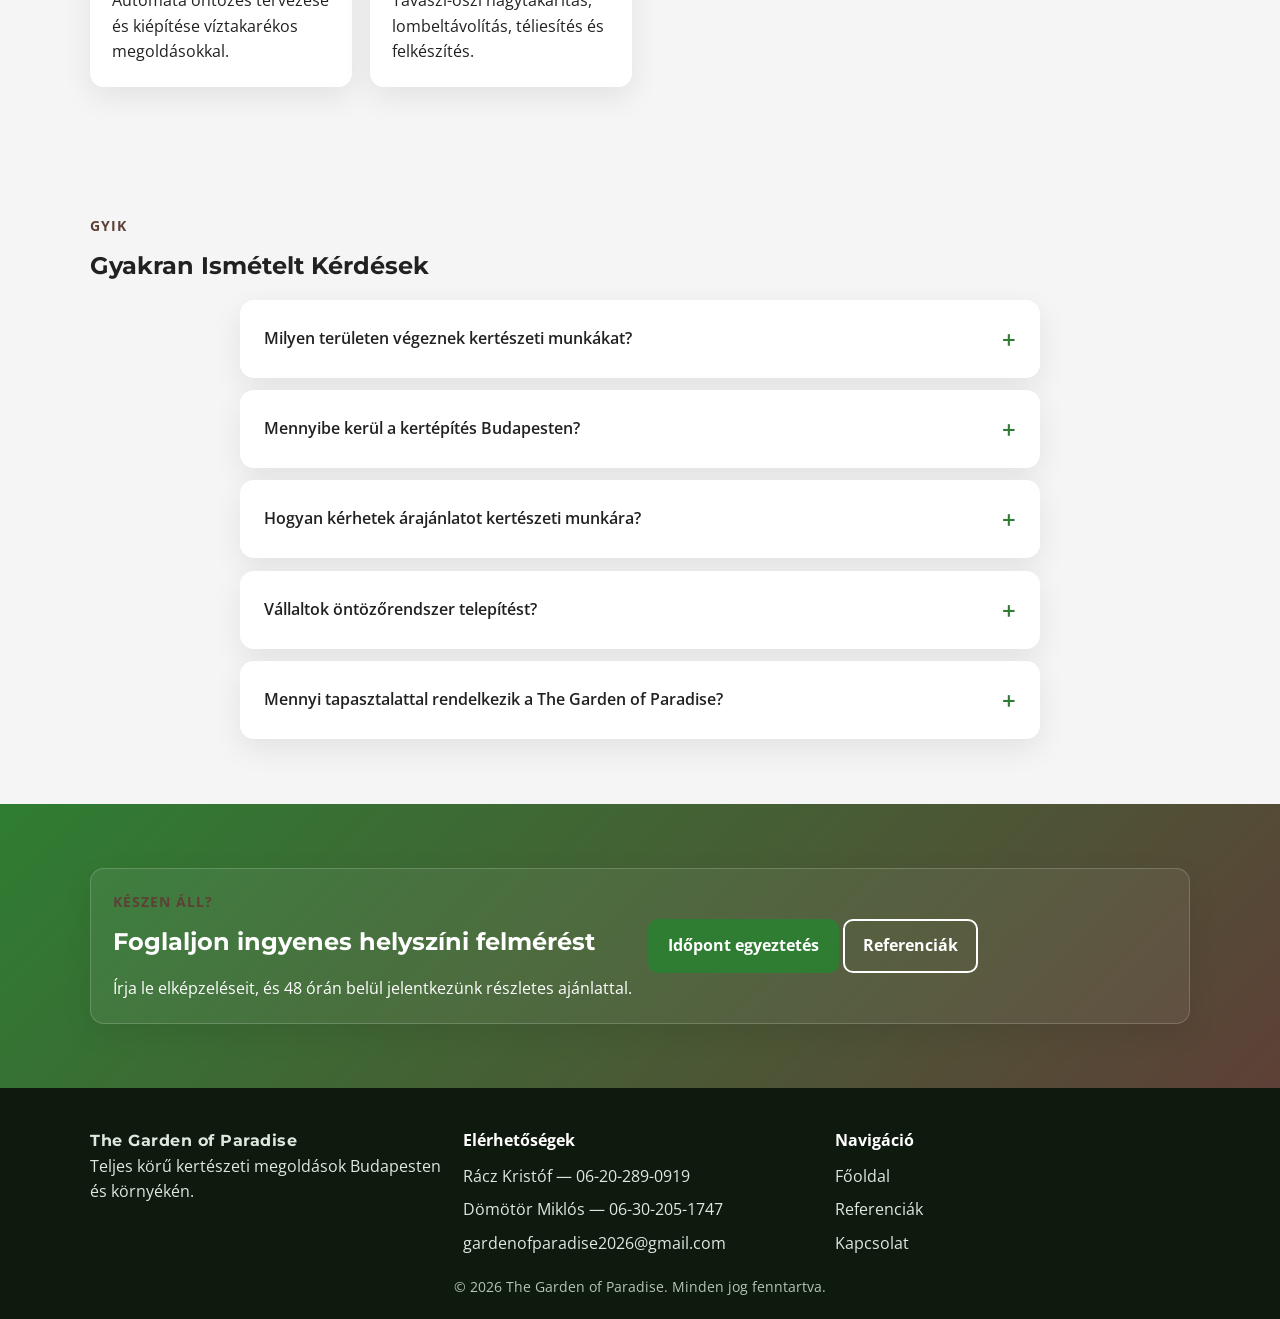
==== commit e461fc7f: "SEO optimization. Missing phone number added to FAQ. Service area fixed." ====
--- a/index.html
+++ b/index.html
@@ -3,7 +3,10 @@
 <head>
   <meta charset="UTF-8">
   <meta name="viewport" content="width=device-width, initial-scale=1.0">
-  <meta name="description" content="Professzionális kertépítés, kertfenntartás és öntözőrendszer telepítés Budapesten és 40 km körzetében. 10+ év tapasztalat, ingyenes helyszíni felmérés. Kérjen árajánlatot!">
+  <meta name="robots" content="index, follow">
+  <meta name="geo.region" content="HU-BU">
+  <meta name="geo.placename" content="Budapest">
+  <meta name="description" content="Professzionális kertépítés, kertfenntartás és öntözőrendszer telepítés Budapesten és 40 km körzetében, valamint igény szerint országszerte is! 10+ év tapasztalat, ingyenes helyszíni felmérés. Kérjen árajánlatot!">
   <title>Kertépítés Budapest | The Garden of Paradise – Kertészeti Szolgáltatások</title>
   <link rel="canonical" href="https://thegardenofparadise.hu/">
 
@@ -13,14 +16,18 @@
   <meta property="og:url" content="https://thegardenofparadise.hu/">
   <meta property="og:site_name" content="The Garden of Paradise">
   <meta property="og:title" content="Kertépítés Budapest | The Garden of Paradise | Kerti paradicsom">
-  <meta property="og:description" content="Professzionális kertépítés, kertfenntartás és öntözőrendszer telepítés Budapesten és 40 km körzetében. Ingyenes helyszíni felmérés, 10+ év tapasztalat.">
+  <meta property="og:description" content="Professzionális kertépítés, kertfenntartás és öntözőrendszer telepítés Budapesten és 40 km körzetében, valamint igény szerint országszerte is! Ingyenes helyszíni felmérés, 10+ év tapasztalat.">
   <meta property="og:image" content="https://thegardenofparadise.hu/images/og-home.jpg">
+  <meta property="og:image:width" content="1200">
+  <meta property="og:image:height" content="630">
+  <meta property="og:image:alt" content="The Garden of Paradise | Kerti paradicsom – professzionális kertészeti szolgáltatások Budapesten">
 
   <!-- Twitter Card -->
   <meta name="twitter:card" content="summary_large_image">
   <meta name="twitter:title" content="Kertépítés Budapest | The Garden of Paradise">
   <meta name="twitter:description" content="Professzionális kertépítés, kertfenntartás és öntözőrendszer telepítés Budapesten. Ingyenes helyszíni felmérés.">
   <meta name="twitter:image" content="https://thegardenofparadise.hu/images/og-home.jpg">
+  <meta name="twitter:image:alt" content="The Garden of Paradise | Kerti paradicsom – professzionális kertépítés Budapesten">
 
   <!-- Structured Data: LocalBusiness -->
   <script type="application/ld+json">
@@ -28,10 +35,17 @@
     "@context": "https://schema.org",
     "@type": "LandscapeService",
     "name": "The Garden of Paradise",
-    "description": "Teljes körű kertészeti szolgáltatások Budapesten és 40 km körzetében: kertépítés, kertfenntartás, fűnyírás, növényültetés, öntözőrendszer telepítés és szezonális munkák.",
+    "description": "Teljes körű kertészeti szolgáltatások Budapesten és 40 km körzetében, valamint igény szerint országszerte is: kertépítés, kertfenntartás, fűnyírás, növényültetés, öntözőrendszer telepítés és szezonális munkák.",
     "url": "https://thegardenofparadise.hu/",
     "email": "gardenofparadise2026@gmail.com",
-    "telephone": "+36-20-289-0919",
+    "telephone": ["+36-20-289-0919", "+36-30-205-1747"],
+    "address": {
+      "@type": "PostalAddress",
+      "addressLocality": "Budapest",
+      "addressCountry": "HU"
+    },
+    "image": "https://thegardenofparadise.hu/images/og-home.jpg",
+    "priceRange": "$$",
     "areaServed": {
       "@type": "GeoCircle",
       "geoMidpoint": {
@@ -66,8 +80,7 @@
         {"@type": "Offer", "itemOffered": {"@type": "Service", "name": "Öntözőrendszer telepítés"}},
         {"@type": "Offer", "itemOffered": {"@type": "Service", "name": "Szezonális kertészeti munkák"}}
       ]
-    },
-    "sameAs": []
+    }
   }
   </script>
 
@@ -82,7 +95,7 @@
         "name": "Milyen területen végeznek kertészeti munkákat?",
         "acceptedAnswer": {
           "@type": "Answer",
-          "text": "Budapesten és annak 40 km-es körzetében vállalunk kertépítési és kertfenntartási munkákat magán- és üzleti ügyfelek részére."
+          "text": "Budapesten és annak 40 km-es körzetében, valamint igény szerint országszerte is vállalunk kertépítési és kertfenntartási munkákat magán- és üzleti ügyfelek részére."
         }
       },
       {
@@ -98,7 +111,7 @@
         "name": "Hogyan kérhetek árajánlatot kertészeti munkára?",
         "acceptedAnswer": {
           "@type": "Answer",
-          "text": "Ajánlatot a kapcsolati oldalunkon keresztül, e-mailben (gardenofparadise2026@gmail.com) vagy telefonon (+36-20-289-0919) kérhet. Ingyenes helyszíni felmérést biztosítunk, és 48 órán belül részletes ajánlattal válaszolunk."
+          "text": "Ajánlatot a kapcsolati oldalunkon keresztül, e-mailben (gardenofparadise2026@gmail.com) vagy telefonon (+36-20-289-0919 | +36-30-205-1747) kérhet. Ingyenes helyszíni felmérést biztosítunk, és 48 órán belül részletes ajánlattal válaszolunk."
         }
       },
       {
@@ -125,14 +138,16 @@
   <link rel="preconnect" href="https://fonts.gstatic.com" crossorigin>
   <link href="https://fonts.googleapis.com/css2?family=Montserrat:wght@600;700&family=Open+Sans:wght@400;500;600&display=swap" rel="stylesheet">
   <link rel="icon" type="image/svg+xml" href="images/favicon.svg">
+  <link rel="apple-touch-icon" href="images/favicon.svg">
+  <meta name="theme-color" content="#2e7d32">
   <link rel="stylesheet" href="css/style.css">
 </head>
 <body>
   <header class="topbar">
     <div class="container nav-container">
       <a href="index.html" class="logo">The Garden of Paradise</a>
-      <nav class="nav" id="nav">
-        <a href="index.html" class="active">Főoldal</a>
+      <nav class="nav" id="nav" aria-label="Főnavigáció">
+        <a href="index.html" class="active" aria-current="page">Főoldal</a>
         <a href="referenciak.html">Referenciák</a>
         <a href="kapcsolat.html">Kapcsolat</a>
       </nav>
@@ -244,7 +259,7 @@
         <div class="faq-list">
           <details class="faq-item card">
             <summary><h3>Milyen területen végeznek kertészeti munkákat?</h3></summary>
-            <p>Budapesten és annak 40 km-es körzetében vállalunk kertépítési és kertfenntartási munkákat magán- és üzleti ügyfelek részére.</p>
+            <p>Budapesten és annak 40 km-es körzetében, valamint igény szerint országszerte is vállalunk kertépítési és kertfenntartási munkákat magán- és üzleti ügyfelek részére.</p>
           </details>
           <details class="faq-item card">
             <summary><h3>Mennyibe kerül a kertépítés Budapesten?</h3></summary>
@@ -252,7 +267,7 @@
           </details>
           <details class="faq-item card">
             <summary><h3>Hogyan kérhetek árajánlatot kertészeti munkára?</h3></summary>
-            <p>Ajánlatot a <a href="kapcsolat.html">kapcsolati oldalunkon</a> keresztül, e-mailben (<a href="mailto:gardenofparadise2026@gmail.com">gardenofparadise2026@gmail.com</a>) vagy telefonon (<a href="tel:+36202890919">+36-20-289-0919</a>) kérhet. 48 órán belül reagálunk.</p>
+            <p>Ajánlatot a <a href="kapcsolat.html">kapcsolati oldalunkon</a> keresztül, e-mailben (<a href="mailto:gardenofparadise2026@gmail.com">gardenofparadise2026@gmail.com</a>) vagy telefonon (<a href="tel:+36202890919">+36-20-289-0919</a>  | <a href="tel:+36302051747">+36-30-205-1747</a>) kérhet. 48 órán belül reagálunk.</p>
           </details>
           <details class="faq-item card">
             <summary><h3>Vállaltok öntözőrendszer telepítést?</h3></summary>
--- a/css/style.css
+++ b/css/style.css
@@ -115,7 +115,7 @@
     url('../images/64033951-stock-vector-tropical-flowers-jungle-leaves-bird-of-paradise-flower-beautiful-seamless-vector-floral-pattern-back.jpg');
   background-size: auto, 400px;
   background-position: center;
-  background-attachment: fixed;
+  background-attachment: scroll;
   padding: 80px 0;
   position: relative;
   overflow: hidden;
@@ -340,7 +340,7 @@
     url('../images/flowers2.jpg');
   background-size: cover;
   background-position: center;
-  background-attachment: fixed;
+  background-attachment: scroll;
   position: relative;
   overflow: hidden;
 }
@@ -542,8 +542,12 @@
   left: 50%;
   transform: translate(-50%, -50%) !important;
   max-width: min(90vw, 700px);
+  max-height: 92vh;
   width: 100%;
   padding: 18px;
+  display: flex;
+  flex-direction: column;
+  overflow: hidden;
 }
 
 .lightbox-content:hover {
@@ -553,10 +557,13 @@
 
 .lightbox-content img {
   width: 100%;
+  flex: 1 1 auto;
+  min-height: 0;
+  max-height: calc(92vh - 80px);
+  object-fit: contain;
   border-radius: 10px;
   margin-bottom: 10px;
   background: #f0f0f0;
-  min-height: 200px;
   pointer-events: none;
 }
 
@@ -606,6 +613,21 @@
 
 .lightbox-nav.next {
   right: 10px;
+}
+
+#lightboxCaption {
+  font-weight: 600;
+  font-size: 1rem;
+  margin: 0;
+  color: var(--text-dark);
+}
+
+#lightboxCaption .lightbox-desc {
+  display: block;
+  font-weight: 400;
+  font-size: 0.875rem;
+  color: #666;
+  margin-top: 3px;
 }
 
 .gallery-swipe-hint {
@@ -988,3 +1010,29 @@
     background-attachment: scroll !important;
   }
 }
+
+/* Focus styles for keyboard navigation */
+:focus-visible {
+  outline: 3px solid var(--green-primary);
+  outline-offset: 2px;
+  border-radius: 2px;
+}
+
+/* Reduced motion preferences */
+@media (prefers-reduced-motion: reduce) {
+  *,
+  *::before,
+  *::after {
+    animation-duration: 0.01ms !important;
+    animation-iteration-count: 1 !important;
+    transition-duration: 0.01ms !important;
+  }
+
+  html {
+    scroll-behavior: auto;
+  }
+
+  .lazy-placeholder {
+    animation: none;
+  }
+}
